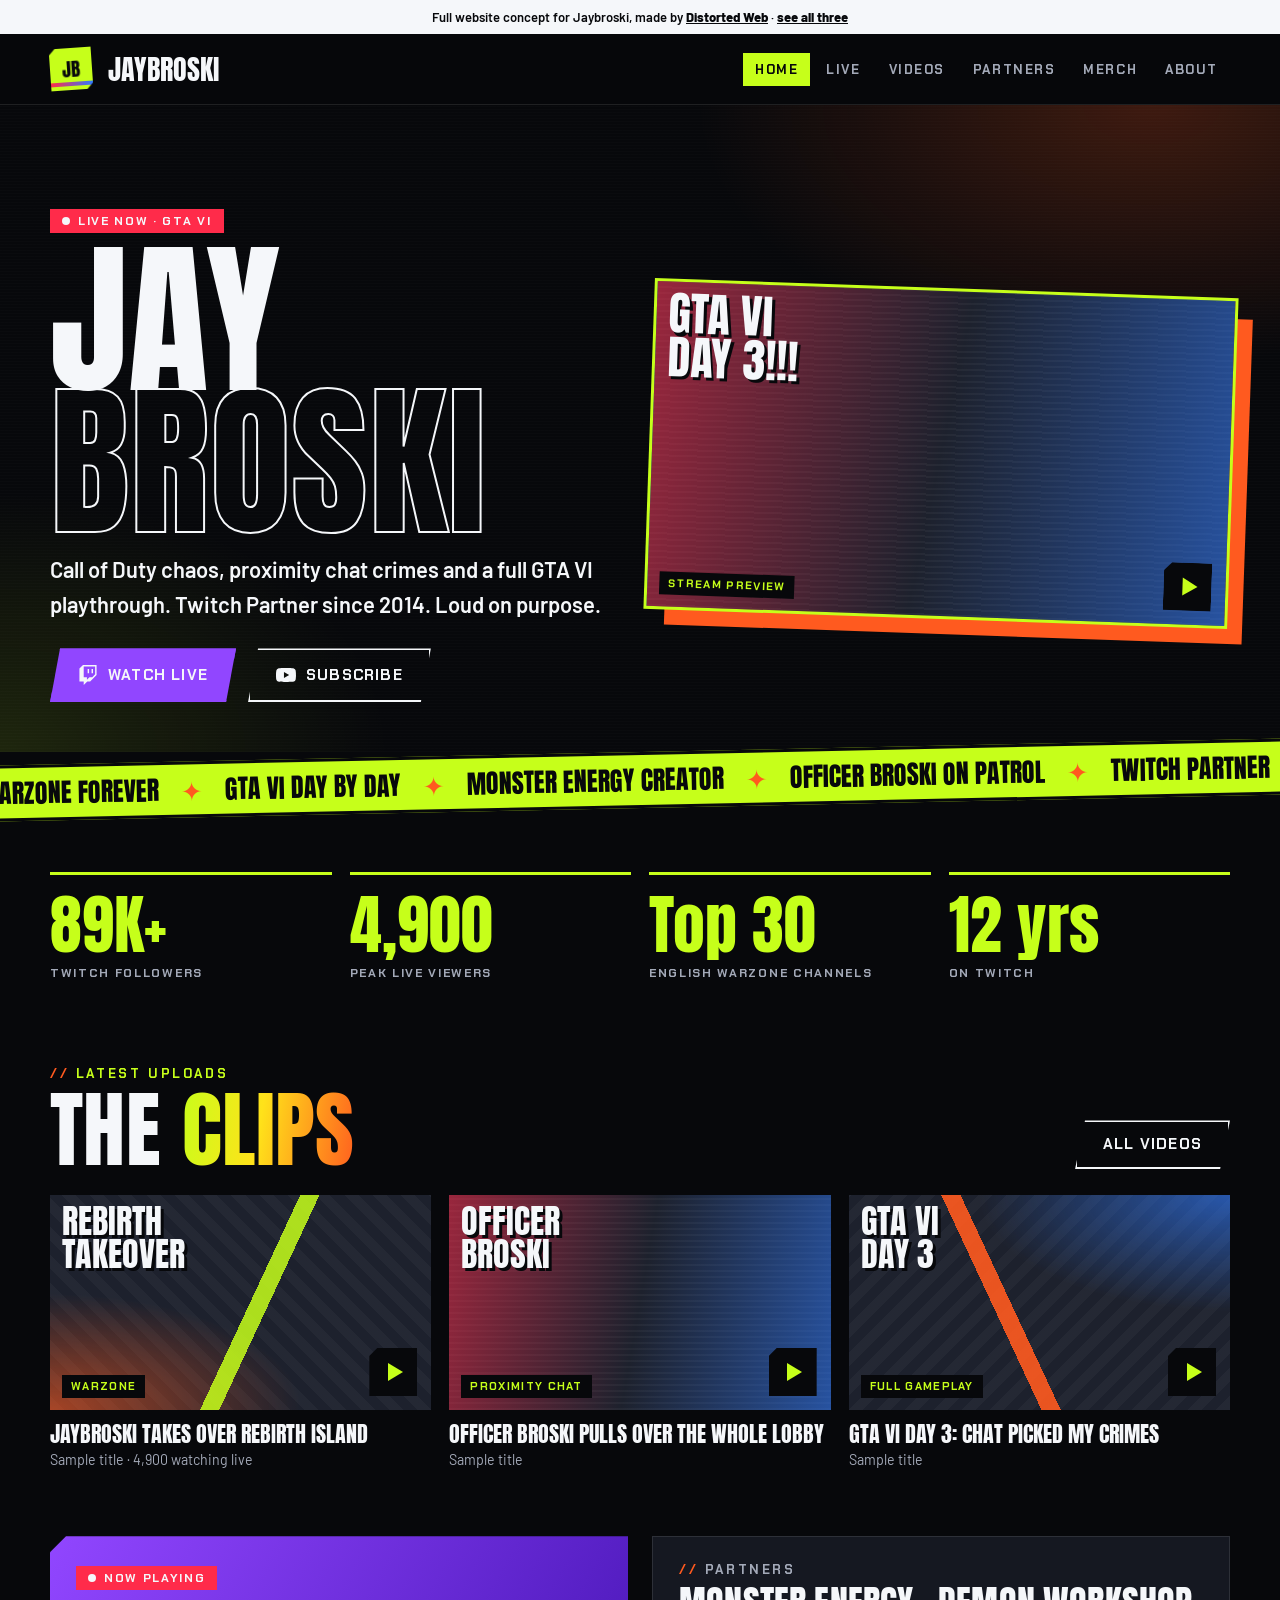
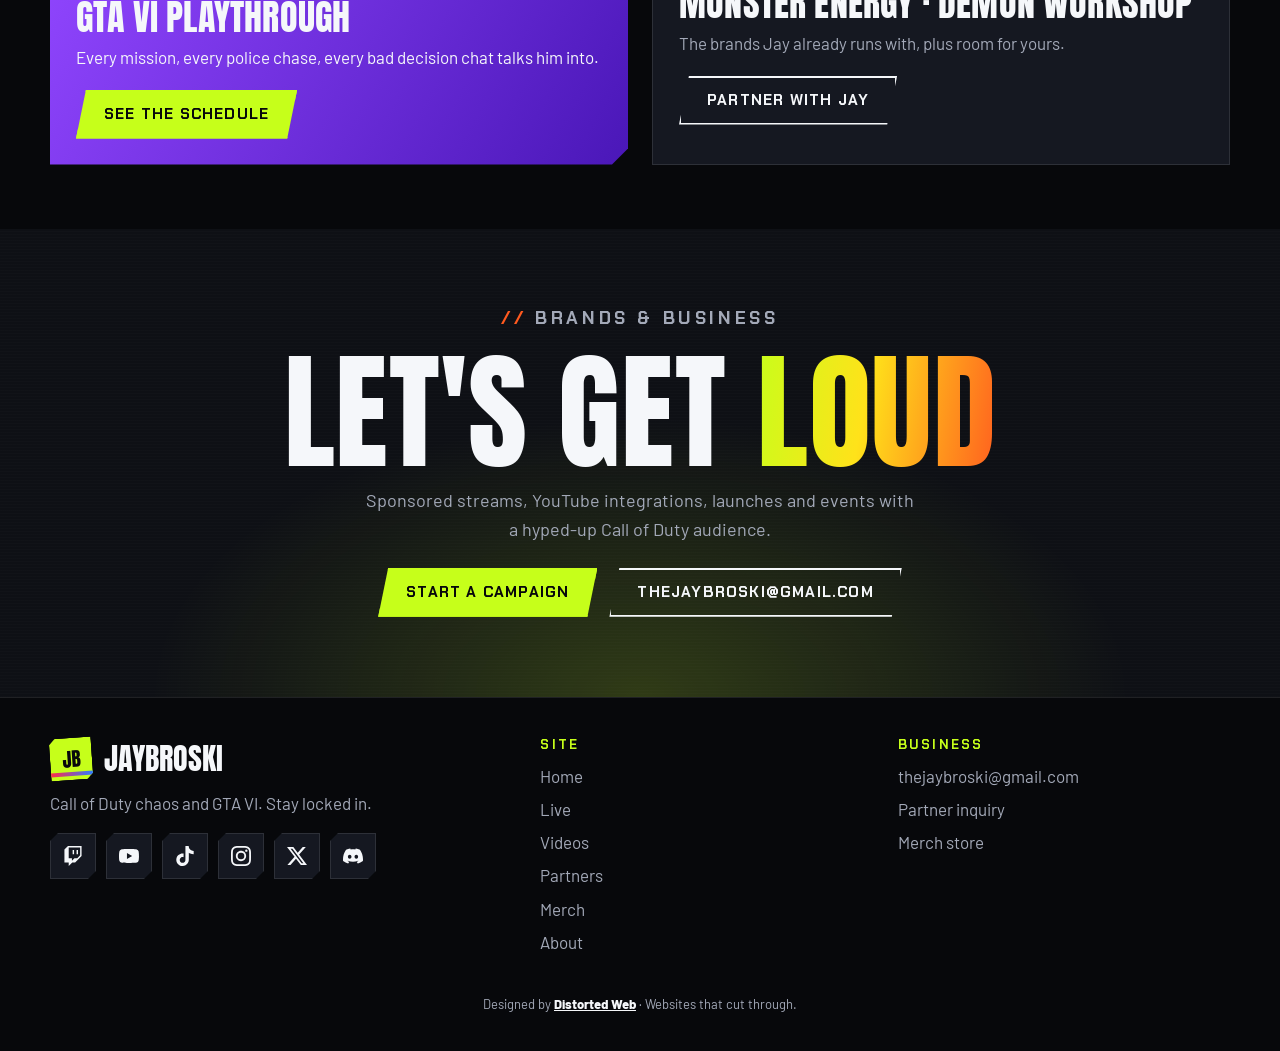
==== full/index.html @ 8801977e "Add Jaybroski website concepts: link page, one-pager, full site Co-Authored-By: Claude Opus 5.5 <nor" ====
<!doctype html>
<html lang="en">
<head>
  <meta charset="utf-8">
  <meta name="viewport" content="width=device-width, initial-scale=1">
  <title>Jaybroski | Call of Duty, GTA VI and Officer Broski</title>
  <meta name="description" content="Jaybroski: Twitch Partner, Warzone comedian and Monster Energy creator.">
  <meta name="robots" content="noindex">
  <link rel="stylesheet" href="../assets/css/base.css">
  <link rel="stylesheet" href="../assets/css/full.css">
</head>
<body>
  <div class="concept-bar">Full website concept for Jaybroski, made by <a href="https://distortedbrands.com/web/">Distorted Web</a> · <a href="../">see all three</a></div>
  <header class="nav">
    <div class="wrap">
      <span class="badge" aria-hidden="true">JB</span>
      <a class="name" href="">Jaybroski</a>
      <button class="menu" aria-expanded="false" aria-controls="menu">Menu</button>
      <ul id="menu">
        <li><a href="" aria-current="page">Home</a></li>
        <li><a href="live/">Live</a></li>
        <li><a href="videos/">Videos</a></li>
        <li><a href="partners/">Partners</a></li>
        <li><a href="shop/">Merch</a></li>
        <li><a href="about/">About</a></li>
      </ul>
    </div>
  </header>
  <main>

  <section class="page-hero grit">
    <div class="wrap grid-2">
      <div>
        <span class="live">Live now · GTA VI</span>
        <h1>Jay<br><span class="out">broski</span></h1>
        <p class="lead">Call of Duty chaos, proximity chat crimes and a full GTA VI playthrough. Twitch Partner since 2014. Loud on purpose.</p>
        <div class="ctas">
          <a class="btn btn-twitch" href="https://www.twitch.tv/jaybroski"><span class="ico i-twitch"></span>Watch live</a>
          <a class="btn" href="https://www.youtube.com/channel/UCIKHN06ka6138612WOF50bg"><span class="ico i-youtube"></span>Subscribe</a>
        </div>
      </div>
      <div style="transform:rotate(2deg)"><div class="thumb c" style="box-shadow:0 0 0 3px var(--volt),18px 18px 0 var(--blaze)"><span class="big" style="font-size:clamp(30px,4vw,46px)">GTA VI<br>Day 3!!!</span><span class="tag">Stream preview</span><span class="play"></span></div></div>
    </div>
  </section>
  <div class="ticker" aria-hidden="true"><div class="track">
    <span>Warzone forever</span><span>GTA VI day by day</span><span>Monster Energy creator</span><span>Officer Broski on patrol</span><span>Twitch Partner</span>
    <span>Warzone forever</span><span>GTA VI day by day</span><span>Monster Energy creator</span><span>Officer Broski on patrol</span><span>Twitch Partner</span>
  </div></div>
  <section class="block">
    <div class="wrap grid-4">
      <div class="stat"><strong>89K+</strong><span>Twitch followers</span></div>
      <div class="stat"><strong>4,900</strong><span>Peak live viewers</span></div>
      <div class="stat"><strong>Top 30</strong><span>English Warzone channels</span></div>
      <div class="stat"><strong>12 yrs</strong><span>On Twitch</span></div>
    </div>
  </section>
  <section class="block" style="padding-top:0">
    <div class="wrap">
      <div class="sec-head"><div><p class="eyebrow">Latest uploads</p><h2>The <span class="hype-text">clips</span></h2></div><a class="btn" href="videos/">All videos</a></div>
      <div class="grid-3">
        <a class="vid" href="https://www.youtube.com/channel/UCIKHN06ka6138612WOF50bg"><div class="thumb "><span class="big">Rebirth<br>takeover</span><span class="tag">Warzone</span><span class="play"></span></div><strong>Jaybroski takes over Rebirth Island</strong><small>Sample title · 4,900 watching live</small></a>
        <a class="vid" href="https://www.youtube.com/channel/UCIKHN06ka6138612WOF50bg"><div class="thumb c"><span class="big">Officer<br>Broski</span><span class="tag">Proximity chat</span><span class="play"></span></div><strong>Officer Broski pulls over the whole lobby</strong><small>Sample title</small></a>
        <a class="vid" href="https://www.youtube.com/channel/UCIKHN06ka6138612WOF50bg"><div class="thumb b"><span class="big">GTA VI<br>day 3</span><span class="tag">Full gameplay</span><span class="play"></span></div><strong>GTA VI day 3: chat picked my crimes</strong><small>Sample title</small></a>
      </div>
    </div>
  </section>
  <section class="block" style="padding-top:0">
    <div class="wrap grid-2" style="align-items:stretch">
      <div class="panel twitch-panel"><span class="live">Now playing</span><h3>GTA VI playthrough</h3><p>Every mission, every police chase, every bad decision chat talks him into.</p><a class="btn btn-volt" style="margin-top:18px" href="live/">See the schedule</a></div>
      <div class="panel"><p class="eyebrow">Partners</p><h3>Monster Energy · Demon Workshop</h3><p>The brands Jay already runs with, plus room for yours.</p><a class="btn" style="margin-top:18px" href="partners/">Partner with Jay</a></div>
    </div>
  </section>
  <section class="cta-band grit">
    <div class="wrap">
      <p class="eyebrow">Brands & business</p>
      <h2>Let's get <span class="hype-text">loud</span></h2>
      <p>Sponsored streams, YouTube integrations, launches and events with a hyped-up Call of Duty audience.</p>
      <div class="ctas"><a class="btn btn-volt" href="partners/#inquiry">Start a campaign</a><a class="btn" href="mailto:thejaybroski@gmail.com">thejaybroski@gmail.com</a></div>
    </div>
  </section>

  </main>
  <footer class="foot">
    <div class="wrap">
      <div>
        <div class="brand"><span class="badge" style="--s:42px" aria-hidden="true">JB</span>Jaybroski</div>
        <p>Call of Duty chaos and GTA VI. Stay locked in.</p>
        <nav class="socials" aria-label="Socials">
        <a href="https://www.twitch.tv/jaybroski" aria-label="Twitch"><span class="ico i-twitch"></span></a>
        <a href="https://www.youtube.com/channel/UCIKHN06ka6138612WOF50bg" aria-label="YouTube"><span class="ico i-youtube"></span></a>
        <a href="https://www.tiktok.com/@thejaybroski" aria-label="TikTok"><span class="ico i-tiktok"></span></a>
        <a href="https://www.instagram.com/thejaybroskitv/" aria-label="Instagram"><span class="ico i-instagram"></span></a>
        <a href="https://twitter.com/TheJayBroski" aria-label="X"><span class="ico i-x"></span></a>
        <a href="https://discord.com/invite/Ztpg7hxD7X" aria-label="Discord"><span class="ico i-discord"></span></a>
      </nav>
      </div>
      <div><h4>Site</h4><ul><li><a href="">Home</a></li><li><a href="live/">Live</a></li><li><a href="videos/">Videos</a></li><li><a href="partners/">Partners</a></li><li><a href="shop/">Merch</a></li><li><a href="about/">About</a></li></ul></div>
      <div><h4>Business</h4><ul><li><a href="mailto:thejaybroski@gmail.com">thejaybroski@gmail.com</a></li><li><a href="partners/#inquiry">Partner inquiry</a></li><li><a href="https://streamlabs.com/thejaybroski/merch">Merch store</a></li></ul></div>
    </div>
  </footer>
  <footer class="credit">Designed by <a href="https://distortedbrands.com/web/">Distorted Web</a> · Websites that cut through.</footer>
  <script src="../assets/js/modal.js"></script>
  <script>
    (function () {
      var nav = document.querySelector(".nav"), btn = nav.querySelector(".menu");
      btn.addEventListener("click", function () {
        var open = nav.classList.toggle("open");
        btn.setAttribute("aria-expanded", open);
      });
    })();
  </script>
</body>
</html>
---- assets/css/base.css ----
/* Jaybroski — shared styles for all three concepts. Big energy, clean bones. */

@font-face { font-family: "Anton"; src: url("../fonts/anton.woff2") format("woff2"); font-weight: 400; font-display: swap; }
@font-face { font-family: "Chakra"; src: url("../fonts/chakra-700.woff2") format("woff2"); font-weight: 700; font-display: swap; }
@font-face { font-family: "Barlow"; src: url("../fonts/barlow-400.woff2") format("woff2"); font-weight: 400; font-display: swap; }
@font-face { font-family: "Barlow"; src: url("../fonts/barlow-600.woff2") format("woff2"); font-weight: 600; font-display: swap; }
@font-face { font-family: "Barlow"; src: url("../fonts/barlow-800.woff2") format("woff2"); font-weight: 800; font-display: swap; }

:root {
  --ink: #07080b;
  --ink-2: #0e1015;
  --card: #151821;
  --card-2: #1d212d;
  --line: rgba(255, 255, 255, 0.1);
  --white: #f5f7fa;
  --muted: #a3a9b8;
  --volt: #c6ff1a;      /* main energy color */
  --blaze: #ff5a1f;     /* hype orange */
  --siren-r: #ff2b4a;   /* Officer Broski lights */
  --siren-b: #2f7bff;
  --hype: linear-gradient(100deg, var(--volt), #ffe21a 45%, var(--blaze));
  --siren: linear-gradient(90deg, var(--siren-r), var(--siren-b));
  --radius: 14px;
  --display: "Anton", "Impact", "Arial Narrow", sans-serif;
  --hud: "Chakra", "Arial", sans-serif;
  --body: "Barlow", system-ui, -apple-system, "Segoe UI", sans-serif;
  color-scheme: dark;
}

*, *::before, *::after { box-sizing: border-box; }
html { -webkit-text-size-adjust: 100%; scroll-behavior: smooth; overflow-x: clip; }
body {
  margin: 0; background: var(--ink); color: var(--white);
  font: 400 17px/1.6 var(--body); -webkit-font-smoothing: antialiased; overflow-x: clip;
}
img, svg { display: block; max-width: 100%; }
a { color: inherit; }
h1, h2, h3, h4 { font-family: var(--display); font-weight: 400; line-height: .95; margin: 0; text-transform: uppercase; letter-spacing: .005em; }
p { margin: 0; }
button { font: inherit; color: inherit; }
:focus-visible { outline: 3px solid var(--volt); outline-offset: 3px; border-radius: 4px; }

.wrap { width: min(1180px, 100% - 32px); margin-inline: auto; }
.hype-text { background: var(--hype); -webkit-background-clip: text; background-clip: text; color: transparent; }
.volt { color: var(--volt); }
.muted { color: var(--muted); }
.eyebrow { font: 700 13px/1 var(--hud); letter-spacing: .2em; text-transform: uppercase; color: var(--volt); }
.eyebrow::before { content: "// "; color: var(--blaze); }

/* Noise + scanlines give the dark backgrounds some grit */
.grit { position: relative; isolation: isolate; }
.grit::after {
  content: ""; position: absolute; inset: 0; z-index: -1; pointer-events: none; opacity: .5;
  background: repeating-linear-gradient(0deg, rgba(255,255,255,.025) 0 1px, transparent 1px 3px);
}

/* JB badge stands in for a logo */
.badge {
  --s: 64px; width: var(--s); height: var(--s); flex: none; position: relative;
  display: grid; place-items: center;
  background: var(--volt); color: var(--ink);
  font: 400 calc(var(--s) * .46)/1 var(--display); letter-spacing: -.02em;
  clip-path: polygon(14% 0, 100% 0, 100% 86%, 86% 100%, 0 100%, 0 14%);
  transform: rotate(-4deg);
}
.badge::after { /* siren stripe */
  content: ""; position: absolute; left: 0; right: 0; bottom: 9%; height: 9%;
  background: var(--siren); animation: siren 1.2s steps(2) infinite;
}
@keyframes siren { 50% { filter: hue-rotate(180deg); } }

/* Buttons: chunky, slanted, loud */
.btn {
  display: inline-flex; align-items: center; justify-content: center; gap: 10px;
  padding: 15px 26px; border: 2px solid var(--white); background: transparent; color: var(--white);
  font: 700 15px/1 var(--hud); letter-spacing: .08em; text-transform: uppercase; text-decoration: none; cursor: pointer;
  clip-path: polygon(10px 0, 100% 0, calc(100% - 10px) 100%, 0 100%);
  transition: transform .12s, background .12s, color .12s;
}
.btn:hover { transform: translateY(-2px) scale(1.03); background: var(--white); color: var(--ink); }
.btn-volt { background: var(--volt); border-color: var(--volt); color: var(--ink); }
.btn-volt:hover { background: var(--white); border-color: var(--white); }
.btn-twitch { background: #9146ff; border-color: #9146ff; }
.btn-twitch:hover { background: var(--white); border-color: var(--white); }

/* Brand icons (Simple Icons, CC0) drawn with currentColor */
.ico { width: 20px; height: 20px; flex: none; background: currentColor; display: inline-block; -webkit-mask: center / contain no-repeat; mask: center / contain no-repeat; }
.i-youtube   { -webkit-mask-image: url(../icons/youtube.svg);   mask-image: url(../icons/youtube.svg); }
.i-twitch    { -webkit-mask-image: url(../icons/twitch.svg);    mask-image: url(../icons/twitch.svg); }
.i-discord   { -webkit-mask-image: url(../icons/discord.svg);   mask-image: url(../icons/discord.svg); }
.i-tiktok    { -webkit-mask-image: url(../icons/tiktok.svg);    mask-image: url(../icons/tiktok.svg); }
.i-instagram { -webkit-mask-image: url(../icons/instagram.svg); mask-image: url(../icons/instagram.svg); }
.i-x         { -webkit-mask-image: url(../icons/x.svg);         mask-image: url(../icons/x.svg); }

/* Live pill */
.live {
  display: inline-flex; align-items: center; gap: 8px; padding: 6px 12px;
  background: var(--siren-r); color: var(--white);
  font: 700 12px/1 var(--hud); letter-spacing: .14em; text-transform: uppercase;
}
.live::before { content: ""; width: 8px; height: 8px; border-radius: 50%; background: var(--white); animation: pulse 1s infinite; }
@keyframes pulse { 50% { opacity: .25; } }

/* Hype ticker */
.ticker { overflow: hidden; background: var(--volt); color: var(--ink); transform: rotate(-1.2deg); margin: 0 -20px; border-block: 3px solid var(--ink); }
.ticker .track { display: flex; width: max-content; animation: scroll 24s linear infinite; }
.ticker span { font: 400 26px/1 var(--display); text-transform: uppercase; padding: 12px 0; white-space: nowrap; }
.ticker span::after { content: "✦"; margin: 0 22px; color: var(--blaze); }
.ticker.alt { background: var(--blaze); transform: rotate(1deg); }
.ticker.alt span::after { color: var(--ink); }
@keyframes scroll { to { transform: translateX(-50%); } }

/* Concept bar: tells the client this is a preview */
.concept-bar { background: var(--white); color: var(--ink); font: 600 13px/1.4 var(--body); text-align: center; padding: 8px 16px; }
.concept-bar a { font-weight: 800; }

.credit { padding: 28px 16px 36px; text-align: center; color: var(--muted); font-size: 13px; }
.credit a { color: var(--white); font-weight: 700; }

/* Social row */
.socials { display: flex; flex-wrap: wrap; gap: 10px; }
.socials a {
  width: 46px; height: 46px; display: grid; place-items: center;
  background: var(--card); border: 1px solid var(--line); color: var(--white);
  clip-path: polygon(8px 0, 100% 0, 100% calc(100% - 8px), calc(100% - 8px) 100%, 0 100%, 0 8px);
  transition: background .12s, color .12s, transform .12s;
}
.socials a:hover { background: var(--volt); color: var(--ink); transform: translateY(-3px) rotate(-3deg); }

/* Stat block */
.stat strong { display: block; font: 400 clamp(38px, 6vw, 64px)/1 var(--display); color: var(--volt); }
.stat span { font: 700 12px/1.3 var(--hud); letter-spacing: .14em; text-transform: uppercase; color: var(--muted); }

/* Thumbnail placeholder art (stands in for real video/stream images) */
.thumb {
  aspect-ratio: 16 / 9; position: relative; overflow: hidden; background: var(--card-2);
  background-image:
    linear-gradient(115deg, transparent 0 52%, rgba(198,255,26,.85) 52% 56%, transparent 56%),
    radial-gradient(110% 90% at 0% 100%, rgba(255,90,31,.6), transparent 60%),
    repeating-linear-gradient(45deg, rgba(255,255,255,.03) 0 10px, transparent 10px 20px);
}
.thumb.b { background-image:
    linear-gradient(65deg, transparent 0 40%, rgba(255,90,31,.9) 40% 44%, transparent 44%),
    radial-gradient(110% 90% at 100% 0%, rgba(47,123,255,.6), transparent 60%),
    repeating-linear-gradient(-45deg, rgba(255,255,255,.03) 0 10px, transparent 10px 20px); }
.thumb.c { background-image:
    linear-gradient(100deg, rgba(255,43,74,.55), transparent 50%, rgba(47,123,255,.55)),
    repeating-linear-gradient(0deg, rgba(255,255,255,.04) 0 2px, transparent 2px 6px); }
.thumb .big { position: absolute; left: 12px; top: 10px; right: 30%; font: 400 clamp(22px, 3vw, 34px)/.95 var(--display); text-transform: uppercase; text-shadow: 3px 3px 0 var(--ink); }
.thumb .play { position: absolute; right: 14px; bottom: 14px; width: 48px; height: 48px; background: var(--ink); display: grid; place-items: center; clip-path: polygon(8px 0, 100% 0, 100% 100%, 0 100%, 0 8px); }
.thumb .play::before { content: ""; border-left: 15px solid var(--volt); border-block: 9px solid transparent; margin-left: 4px; }
.thumb .tag { position: absolute; left: 12px; bottom: 12px; padding: 5px 9px; background: var(--ink); color: var(--volt); font: 700 11px/1.2 var(--hud); letter-spacing: .12em; text-transform: uppercase; }

/* Pop-up windows (dialog) */
dialog {
  width: min(560px, 100% - 24px); max-height: calc(100% - 40px); padding: 0; border: 0;
  background: var(--ink-2); color: var(--white); box-shadow: 0 0 0 2px var(--volt), 14px 14px 0 var(--blaze);
  clip-path: polygon(18px 0, 100% 0, 100% calc(100% - 18px), calc(100% - 18px) 100%, 0 100%, 0 18px);
}
dialog[open] { animation: slam .22s cubic-bezier(.2, 1.6, .4, 1); }
@keyframes slam { from { transform: scale(.85) rotate(-2deg); opacity: 0; } }
dialog::backdrop { background: rgba(7, 8, 11, .82); backdrop-filter: blur(4px); }
.dlg { padding: 30px 26px 26px; position: relative; }
.dlg h3 { font-size: 40px; margin: 6px 0 12px; }
.dlg p + p { margin-top: 10px; }
.dlg .x { position: absolute; top: 14px; right: 14px; width: 38px; height: 38px; border: 0; background: var(--card-2); color: var(--white); font-size: 20px; cursor: pointer; }
.dlg .x:hover { background: var(--volt); color: var(--ink); }
body.modal-open { overflow: hidden; }

/* Forms */
.form { display: grid; gap: 12px; margin-top: 16px; }
.form label { font: 700 12px/1 var(--hud); letter-spacing: .14em; text-transform: uppercase; color: var(--muted); display: grid; gap: 7px; }
.form input, .form select, .form textarea {
  width: 100%; padding: 13px 14px; border: 1px solid var(--line); background: var(--card); color: var(--white);
  font: 400 16px/1.4 var(--body); border-radius: 0;
}
.form input:focus, .form select:focus, .form textarea:focus { outline: none; border-color: var(--volt); }
.form .row { display: grid; gap: 12px; grid-template-columns: 1fr 1fr; }
@media (max-width: 520px) { .form .row { grid-template-columns: 1fr; } }
.sent { margin-top: 14px; padding: 18px; background: rgba(198,255,26,.1); border: 1px solid var(--volt); }
.sent strong { display: block; font: 400 28px/1 var(--display); text-transform: uppercase; color: var(--volt); margin-bottom: 6px; }

/* Schedule list */
.sched { display: grid; gap: 8px; }
.sched div { display: flex; justify-content: space-between; gap: 12px; padding: 12px 14px; background: var(--card); border-left: 4px solid var(--volt); }
.sched div.off { border-left-color: var(--card-2); color: var(--muted); }
.sched b { font: 700 14px/1.3 var(--hud); letter-spacing: .1em; text-transform: uppercase; }

/* Partner card */
.partner { padding: 22px; background: var(--card); border: 1px solid var(--line); position: relative; overflow: hidden; }
.partner .logo { font: 400 30px/1 var(--display); text-transform: uppercase; }
.partner .kind { font: 700 11px/1 var(--hud); letter-spacing: .16em; text-transform: uppercase; color: var(--blaze); margin-bottom: 12px; display: block; }
.partner p { color: var(--muted); font-size: 15px; margin-top: 8px; }
.partner .code { display: inline-block; margin-top: 14px; padding: 6px 10px; border: 1px dashed var(--volt); color: var(--volt); font: 700 13px/1 var(--hud); letter-spacing: .1em; }
.partner.open { border: 2px dashed var(--line); background: transparent; }

@media (prefers-reduced-motion: reduce) {
  *, *::before, *::after { animation: none !important; transition: none !important; scroll-behavior: auto !important; }
}
---- assets/css/full.css ----
/* Full-site concept: shared layout for all six pages */
.nav { position: sticky; top: 0; z-index: 20; background: rgba(7,8,11,.9); backdrop-filter: blur(10px); border-bottom: 1px solid var(--line); }
.nav .wrap { display: flex; align-items: center; gap: 16px; height: 70px; }
.nav .badge { --s: 42px; }
.nav .name { font: 400 28px/1 var(--display); text-transform: uppercase; text-decoration: none; }
.nav ul { display: flex; gap: 4px; margin: 0 0 0 auto; padding: 0; list-style: none; }
.nav ul a { display: block; padding: 10px 12px; font: 700 13px/1 var(--hud); letter-spacing: .12em; text-transform: uppercase; text-decoration: none; color: var(--muted); }
.nav ul a:hover { color: var(--white); }
.nav ul a[aria-current] { color: var(--ink); background: var(--volt); }
.nav .menu { display: none; margin-left: auto; background: var(--card); border: 1px solid var(--line); padding: 10px 14px; font: 700 13px/1 var(--hud); letter-spacing: .12em; text-transform: uppercase; cursor: pointer; }
@media (max-width: 900px) {
  .nav .menu { display: block; }
  .nav ul { display: none; position: absolute; top: 70px; left: 0; right: 0; flex-direction: column; background: var(--ink-2); border-bottom: 1px solid var(--line); padding: 10px 16px 16px; }
  .nav.open ul { display: flex; }
  .nav ul a { padding: 14px 10px; font-size: 15px; }
}

.page-hero { padding: clamp(50px, 8vw, 100px) 0 50px; position: relative; overflow: hidden;
  background: radial-gradient(700px 400px at 90% 0%, rgba(255,90,31,.22), transparent 65%), radial-gradient(600px 400px at 0% 100%, rgba(198,255,26,.12), transparent 65%), var(--ink); }
.page-hero h1 { font-size: clamp(64px, 13vw, 170px); line-height: .85; margin-top: 16px; }
.page-hero h1 .out { -webkit-text-stroke: 2px var(--white); color: transparent; }
.page-hero .lead { font-size: clamp(18px, 2vw, 22px); font-weight: 600; max-width: 640px; margin-top: 20px; }
.page-hero .ctas { display: flex; flex-wrap: wrap; gap: 12px; margin-top: 26px; }

section.block { padding: 64px 0; }
.sec-head { display: flex; flex-wrap: wrap; align-items: end; justify-content: space-between; gap: 18px; margin-bottom: 26px; }
.sec-head h2 { font-size: clamp(42px, 7vw, 84px); margin-top: 10px; }

.grid-2 { display: grid; gap: 24px; grid-template-columns: 1fr 1fr; align-items: center; }
.grid-3 { display: grid; gap: 18px; grid-template-columns: repeat(3, 1fr); }
.grid-4 { display: grid; gap: 18px; grid-template-columns: repeat(4, 1fr); }
@media (max-width: 900px) { .grid-2 { grid-template-columns: 1fr; } .grid-3, .grid-4 { grid-template-columns: 1fr 1fr; } }
@media (max-width: 560px) { .grid-3, .grid-4 { grid-template-columns: 1fr; } }

.stat { padding: 18px 0; border-top: 3px solid var(--volt); }

.vid { display: block; text-decoration: none; }
.vid .thumb { transition: transform .15s; }
.vid:hover .thumb { transform: rotate(-1.5deg) scale(1.03); box-shadow: 0 0 0 3px var(--volt); }
.vid strong { display: block; margin-top: 12px; font: 400 22px/1.05 var(--display); text-transform: uppercase; }
.vid small { color: var(--muted); }

.panel { padding: 26px; background: var(--card); border: 1px solid var(--line); }
.panel h3 { font-size: 36px; margin: 10px 0 10px; }
.panel p { color: var(--muted); }
.twitch-panel { background: linear-gradient(120deg, #9146ff, #4a17b8); border: 0; clip-path: polygon(16px 0, 100% 0, 100% calc(100% - 16px), calc(100% - 16px) 100%, 0 100%, 0 16px); }
.twitch-panel p { color: var(--white); }

.item { background: var(--card); border: 1px solid var(--line); text-decoration: none; display: block; transition: transform .12s; }
.item:hover { transform: translateY(-4px) rotate(-1deg); }
.item .art { aspect-ratio: 1; display: grid; place-items: center; font: 400 60px/1 var(--display); color: var(--ink); background: var(--volt); }
.item.o .art { background: var(--blaze); }
.item.w .art { background: var(--white); }
.item.s .art { background: var(--siren); color: var(--white); }
.item div { padding: 12px 14px; display: flex; justify-content: space-between; gap: 10px; }
.item strong { font: 700 14px/1.2 var(--hud); letter-spacing: .08em; text-transform: uppercase; }
.item small { color: var(--volt); font-weight: 800; }

.cta-band { text-align: center; padding: 80px 0; background: radial-gradient(700px 400px at 50% 100%, rgba(198,255,26,.18), transparent 70%), var(--ink-2); }
.cta-band h2 { font-size: clamp(52px, 10vw, 130px); margin: 14px 0; }
.cta-band p { max-width: 560px; margin: 0 auto 24px; color: var(--muted); font-size: 18px; }
.cta-band .ctas { display: flex; flex-wrap: wrap; gap: 12px; justify-content: center; }

.siren-bar { height: 8px; background: var(--siren); animation: siren 1.2s steps(2) infinite; }

.foot { border-top: 1px solid var(--line); padding: 40px 0 10px; }
.foot .wrap { display: grid; gap: 26px; grid-template-columns: 1.4fr 1fr 1fr; }
@media (max-width: 760px) { .foot .wrap { grid-template-columns: 1fr; } }
.foot h4 { font: 700 13px/1 var(--hud); letter-spacing: .16em; color: var(--volt); margin-bottom: 12px; }
.foot ul { list-style: none; padding: 0; margin: 0; display: grid; gap: 6px; }
.foot ul a { text-decoration: none; color: var(--muted); }
.foot ul a:hover { color: var(--white); }
.foot .brand { display: flex; align-items: center; gap: 12px; font: 400 30px/1 var(--display); text-transform: uppercase; }
.foot .brand + p { color: var(--muted); margin: 10px 0 16px; }

.ticker { margin: 0 -20px; }
.tl { display: grid; gap: 0; border-left: 3px solid var(--volt); }
.tl div { padding: 0 0 26px 24px; position: relative; }
.tl div::before { content: ""; position: absolute; left: -9px; top: 4px; width: 15px; height: 15px; background: var(--volt); transform: rotate(45deg); }
.tl b { font: 400 30px/1 var(--display); text-transform: uppercase; display: block; }
.tl span { color: var(--muted); }
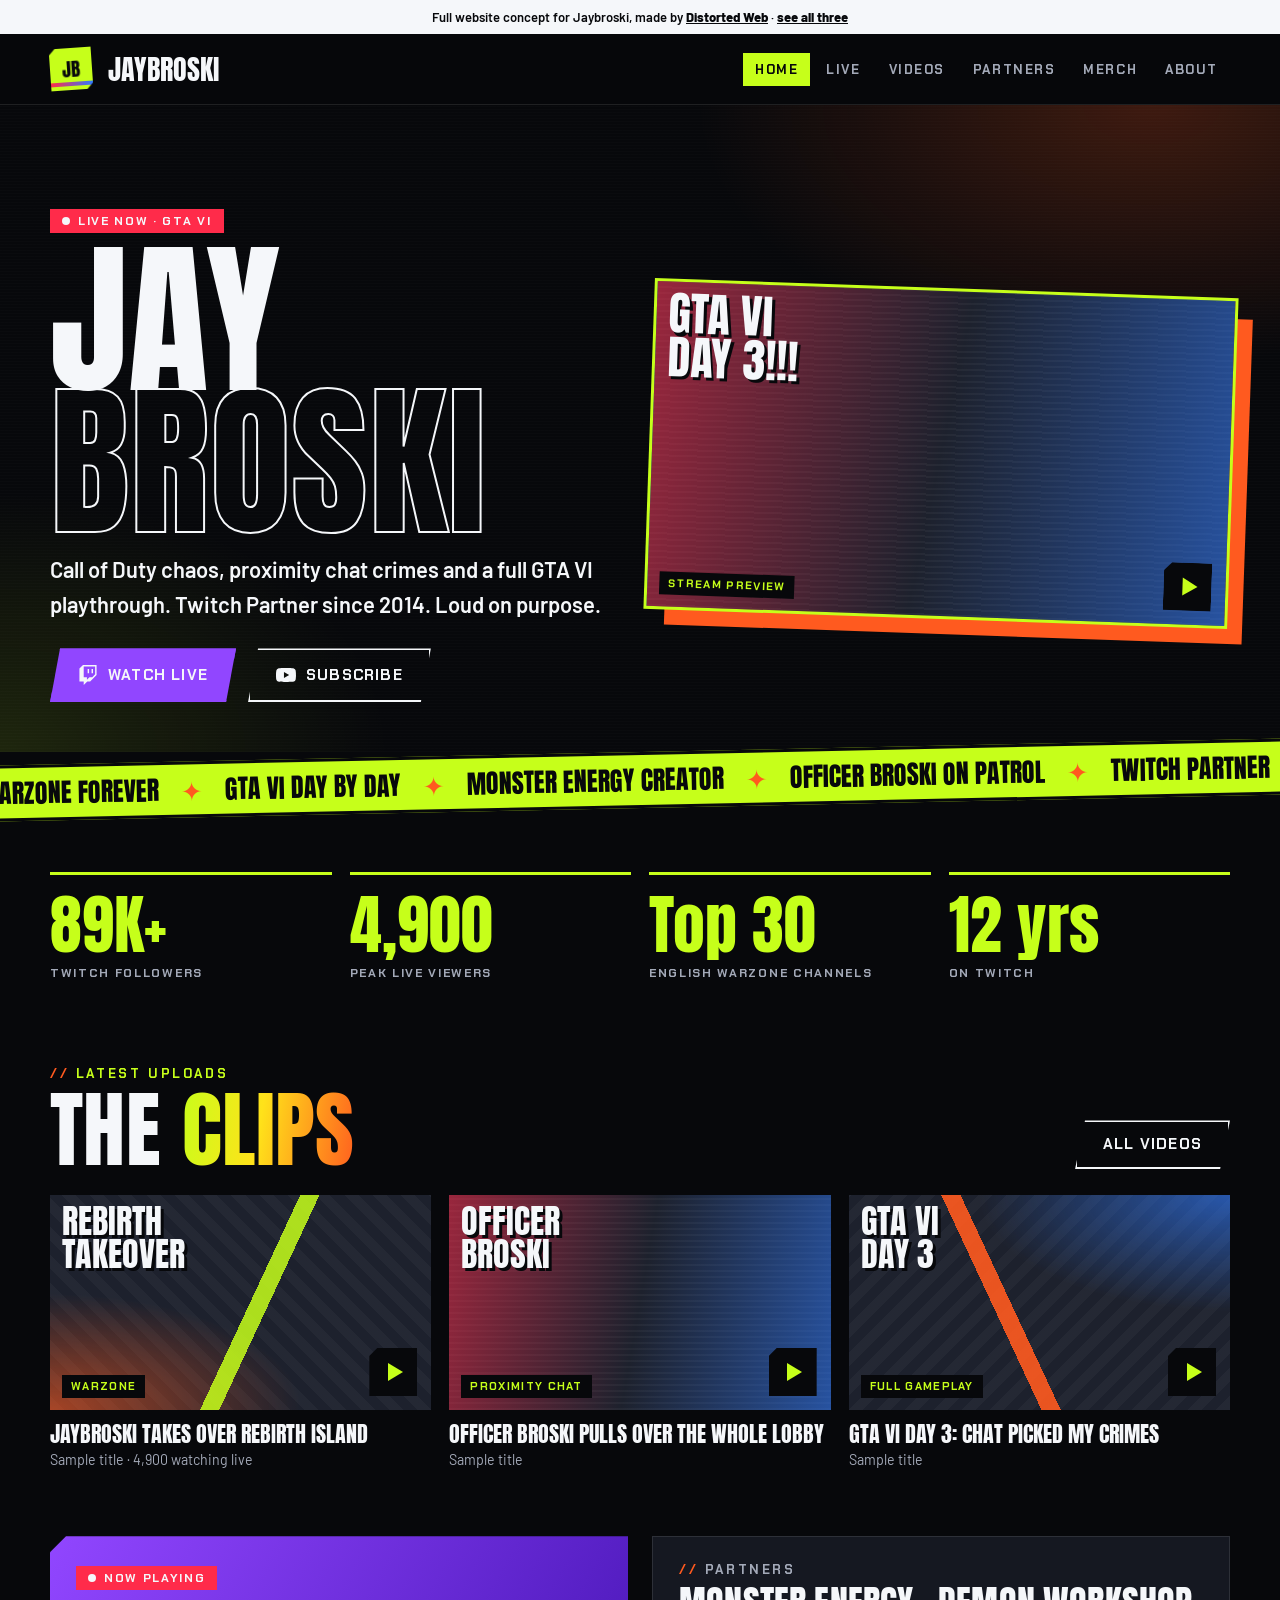
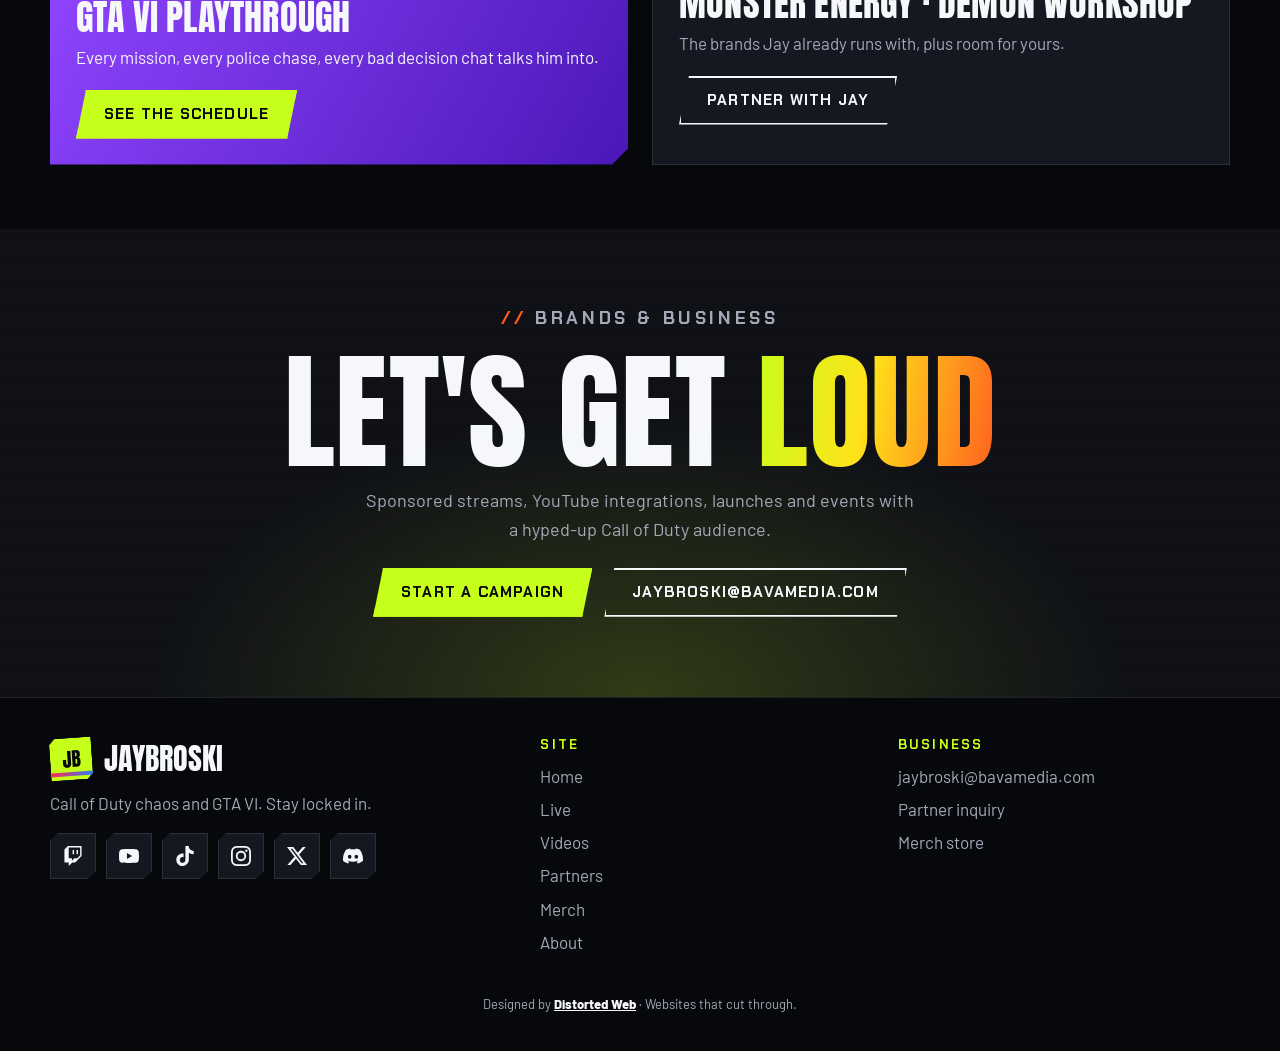
==== commit 55f0d65c: "Use Jaybroski's business email from his Twitch profile Co-Authored-By: Claude Opus 5.5 <noreply@anth" ====
--- a/full/index.html
+++ b/full/index.html
@@ -75,7 +75,7 @@
       <p class="eyebrow">Brands & business</p>
       <h2>Let's get <span class="hype-text">loud</span></h2>
       <p>Sponsored streams, YouTube integrations, launches and events with a hyped-up Call of Duty audience.</p>
-      <div class="ctas"><a class="btn btn-volt" href="partners/#inquiry">Start a campaign</a><a class="btn" href="mailto:thejaybroski@gmail.com">thejaybroski@gmail.com</a></div>
+      <div class="ctas"><a class="btn btn-volt" href="partners/#inquiry">Start a campaign</a><a class="btn" href="mailto:jaybroski@bavamedia.com">jaybroski@bavamedia.com</a></div>
     </div>
   </section>
 
@@ -95,7 +95,7 @@
       </nav>
       </div>
       <div><h4>Site</h4><ul><li><a href="">Home</a></li><li><a href="live/">Live</a></li><li><a href="videos/">Videos</a></li><li><a href="partners/">Partners</a></li><li><a href="shop/">Merch</a></li><li><a href="about/">About</a></li></ul></div>
-      <div><h4>Business</h4><ul><li><a href="mailto:thejaybroski@gmail.com">thejaybroski@gmail.com</a></li><li><a href="partners/#inquiry">Partner inquiry</a></li><li><a href="https://streamlabs.com/thejaybroski/merch">Merch store</a></li></ul></div>
+      <div><h4>Business</h4><ul><li><a href="mailto:jaybroski@bavamedia.com">jaybroski@bavamedia.com</a></li><li><a href="partners/#inquiry">Partner inquiry</a></li><li><a href="https://streamlabs.com/thejaybroski/merch">Merch store</a></li></ul></div>
     </div>
   </footer>
   <footer class="credit">Designed by <a href="https://distortedbrands.com/web/">Distorted Web</a> · Websites that cut through.</footer>
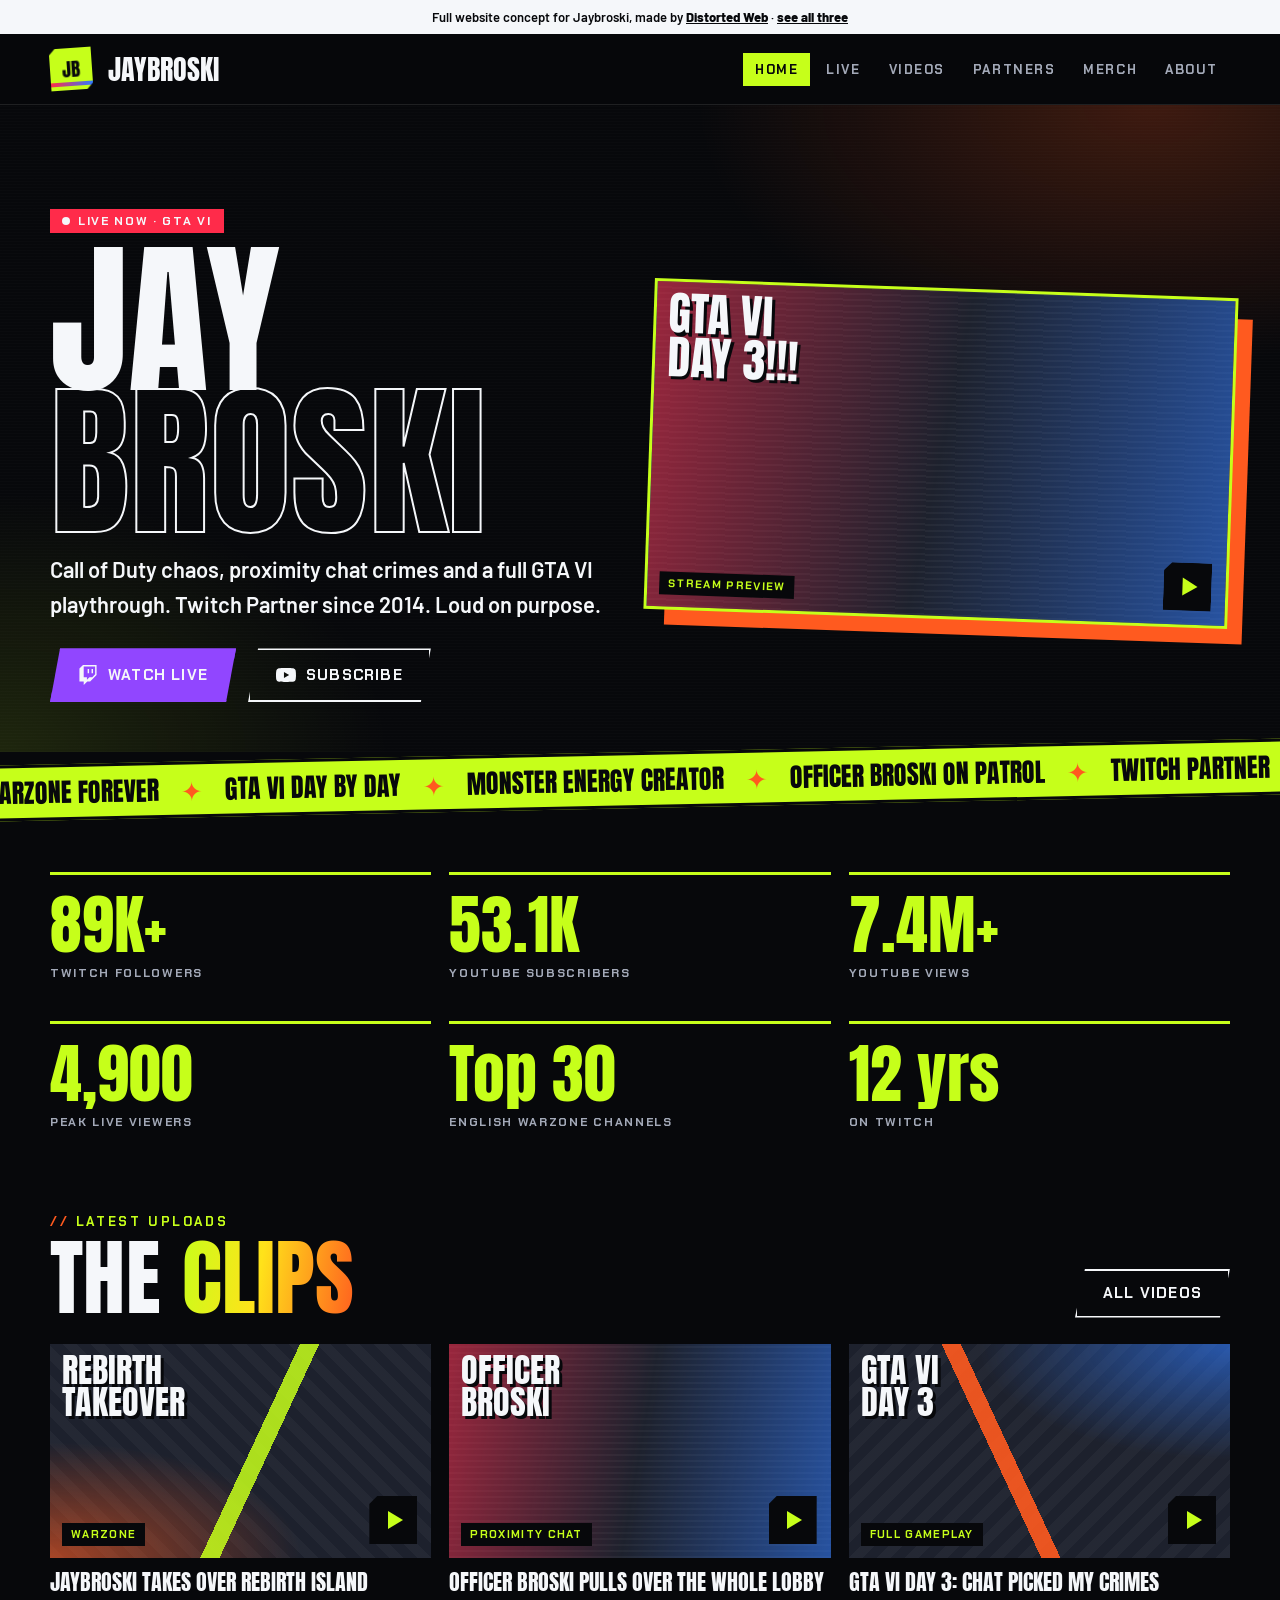
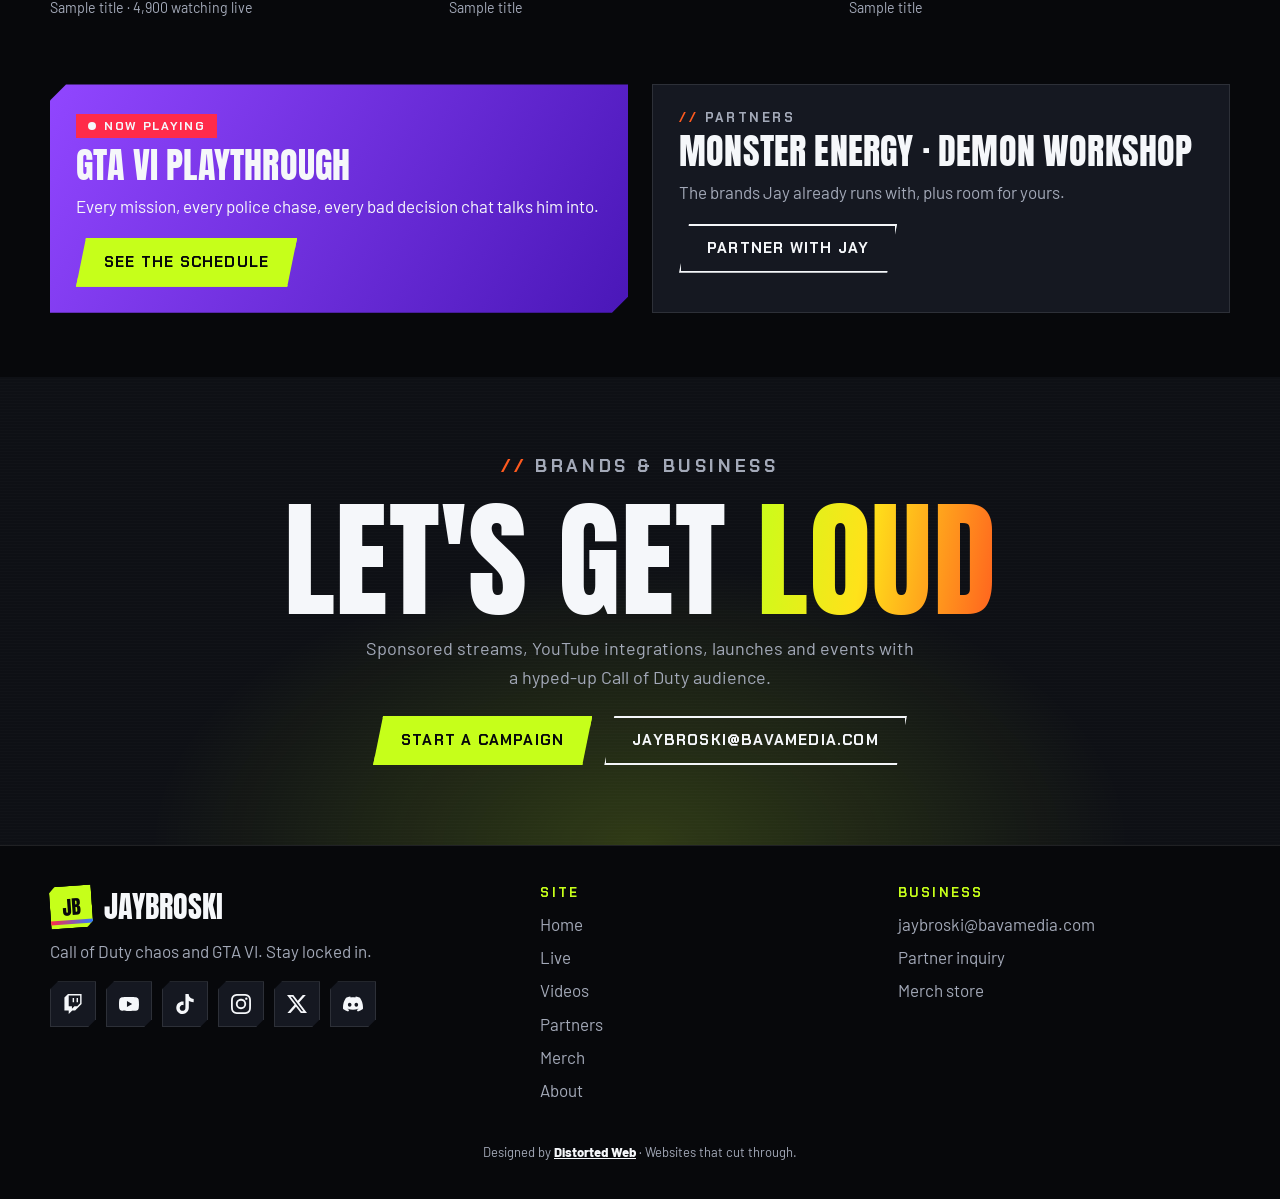
==== commit 1490771a: "Add YouTube subscribers and views; link YouTube @thejaybroski Co-Authored-By: Claude Opus 5.5 <norep" ====
--- a/full/index.html
+++ b/full/index.html
@@ -36,7 +36,7 @@
         <p class="lead">Call of Duty chaos, proximity chat crimes and a full GTA VI playthrough. Twitch Partner since 2014. Loud on purpose.</p>
         <div class="ctas">
           <a class="btn btn-twitch" href="https://www.twitch.tv/jaybroski"><span class="ico i-twitch"></span>Watch live</a>
-          <a class="btn" href="https://www.youtube.com/channel/UCIKHN06ka6138612WOF50bg"><span class="ico i-youtube"></span>Subscribe</a>
+          <a class="btn" href="https://www.youtube.com/@thejaybroski"><span class="ico i-youtube"></span>Subscribe</a>
         </div>
       </div>
       <div style="transform:rotate(2deg)"><div class="thumb c" style="box-shadow:0 0 0 3px var(--volt),18px 18px 0 var(--blaze)"><span class="big" style="font-size:clamp(30px,4vw,46px)">GTA VI<br>Day 3!!!</span><span class="tag">Stream preview</span><span class="play"></span></div></div>
@@ -47,8 +47,10 @@
     <span>Warzone forever</span><span>GTA VI day by day</span><span>Monster Energy creator</span><span>Officer Broski on patrol</span><span>Twitch Partner</span>
   </div></div>
   <section class="block">
-    <div class="wrap grid-4">
+    <div class="wrap grid-3">
       <div class="stat"><strong>89K+</strong><span>Twitch followers</span></div>
+      <div class="stat"><strong>53.1K</strong><span>YouTube subscribers</span></div>
+      <div class="stat"><strong>7.4M+</strong><span>YouTube views</span></div>
       <div class="stat"><strong>4,900</strong><span>Peak live viewers</span></div>
       <div class="stat"><strong>Top 30</strong><span>English Warzone channels</span></div>
       <div class="stat"><strong>12 yrs</strong><span>On Twitch</span></div>
@@ -58,9 +60,9 @@
     <div class="wrap">
       <div class="sec-head"><div><p class="eyebrow">Latest uploads</p><h2>The <span class="hype-text">clips</span></h2></div><a class="btn" href="videos/">All videos</a></div>
       <div class="grid-3">
-        <a class="vid" href="https://www.youtube.com/channel/UCIKHN06ka6138612WOF50bg"><div class="thumb "><span class="big">Rebirth<br>takeover</span><span class="tag">Warzone</span><span class="play"></span></div><strong>Jaybroski takes over Rebirth Island</strong><small>Sample title · 4,900 watching live</small></a>
-        <a class="vid" href="https://www.youtube.com/channel/UCIKHN06ka6138612WOF50bg"><div class="thumb c"><span class="big">Officer<br>Broski</span><span class="tag">Proximity chat</span><span class="play"></span></div><strong>Officer Broski pulls over the whole lobby</strong><small>Sample title</small></a>
-        <a class="vid" href="https://www.youtube.com/channel/UCIKHN06ka6138612WOF50bg"><div class="thumb b"><span class="big">GTA VI<br>day 3</span><span class="tag">Full gameplay</span><span class="play"></span></div><strong>GTA VI day 3: chat picked my crimes</strong><small>Sample title</small></a>
+        <a class="vid" href="https://www.youtube.com/@thejaybroski"><div class="thumb "><span class="big">Rebirth<br>takeover</span><span class="tag">Warzone</span><span class="play"></span></div><strong>Jaybroski takes over Rebirth Island</strong><small>Sample title · 4,900 watching live</small></a>
+        <a class="vid" href="https://www.youtube.com/@thejaybroski"><div class="thumb c"><span class="big">Officer<br>Broski</span><span class="tag">Proximity chat</span><span class="play"></span></div><strong>Officer Broski pulls over the whole lobby</strong><small>Sample title</small></a>
+        <a class="vid" href="https://www.youtube.com/@thejaybroski"><div class="thumb b"><span class="big">GTA VI<br>day 3</span><span class="tag">Full gameplay</span><span class="play"></span></div><strong>GTA VI day 3: chat picked my crimes</strong><small>Sample title</small></a>
       </div>
     </div>
   </section>
@@ -87,7 +89,7 @@
         <p>Call of Duty chaos and GTA VI. Stay locked in.</p>
         <nav class="socials" aria-label="Socials">
         <a href="https://www.twitch.tv/jaybroski" aria-label="Twitch"><span class="ico i-twitch"></span></a>
-        <a href="https://www.youtube.com/channel/UCIKHN06ka6138612WOF50bg" aria-label="YouTube"><span class="ico i-youtube"></span></a>
+        <a href="https://www.youtube.com/@thejaybroski" aria-label="YouTube"><span class="ico i-youtube"></span></a>
         <a href="https://www.tiktok.com/@thejaybroski" aria-label="TikTok"><span class="ico i-tiktok"></span></a>
         <a href="https://www.instagram.com/thejaybroskitv/" aria-label="Instagram"><span class="ico i-instagram"></span></a>
         <a href="https://twitter.com/TheJayBroski" aria-label="X"><span class="ico i-x"></span></a>
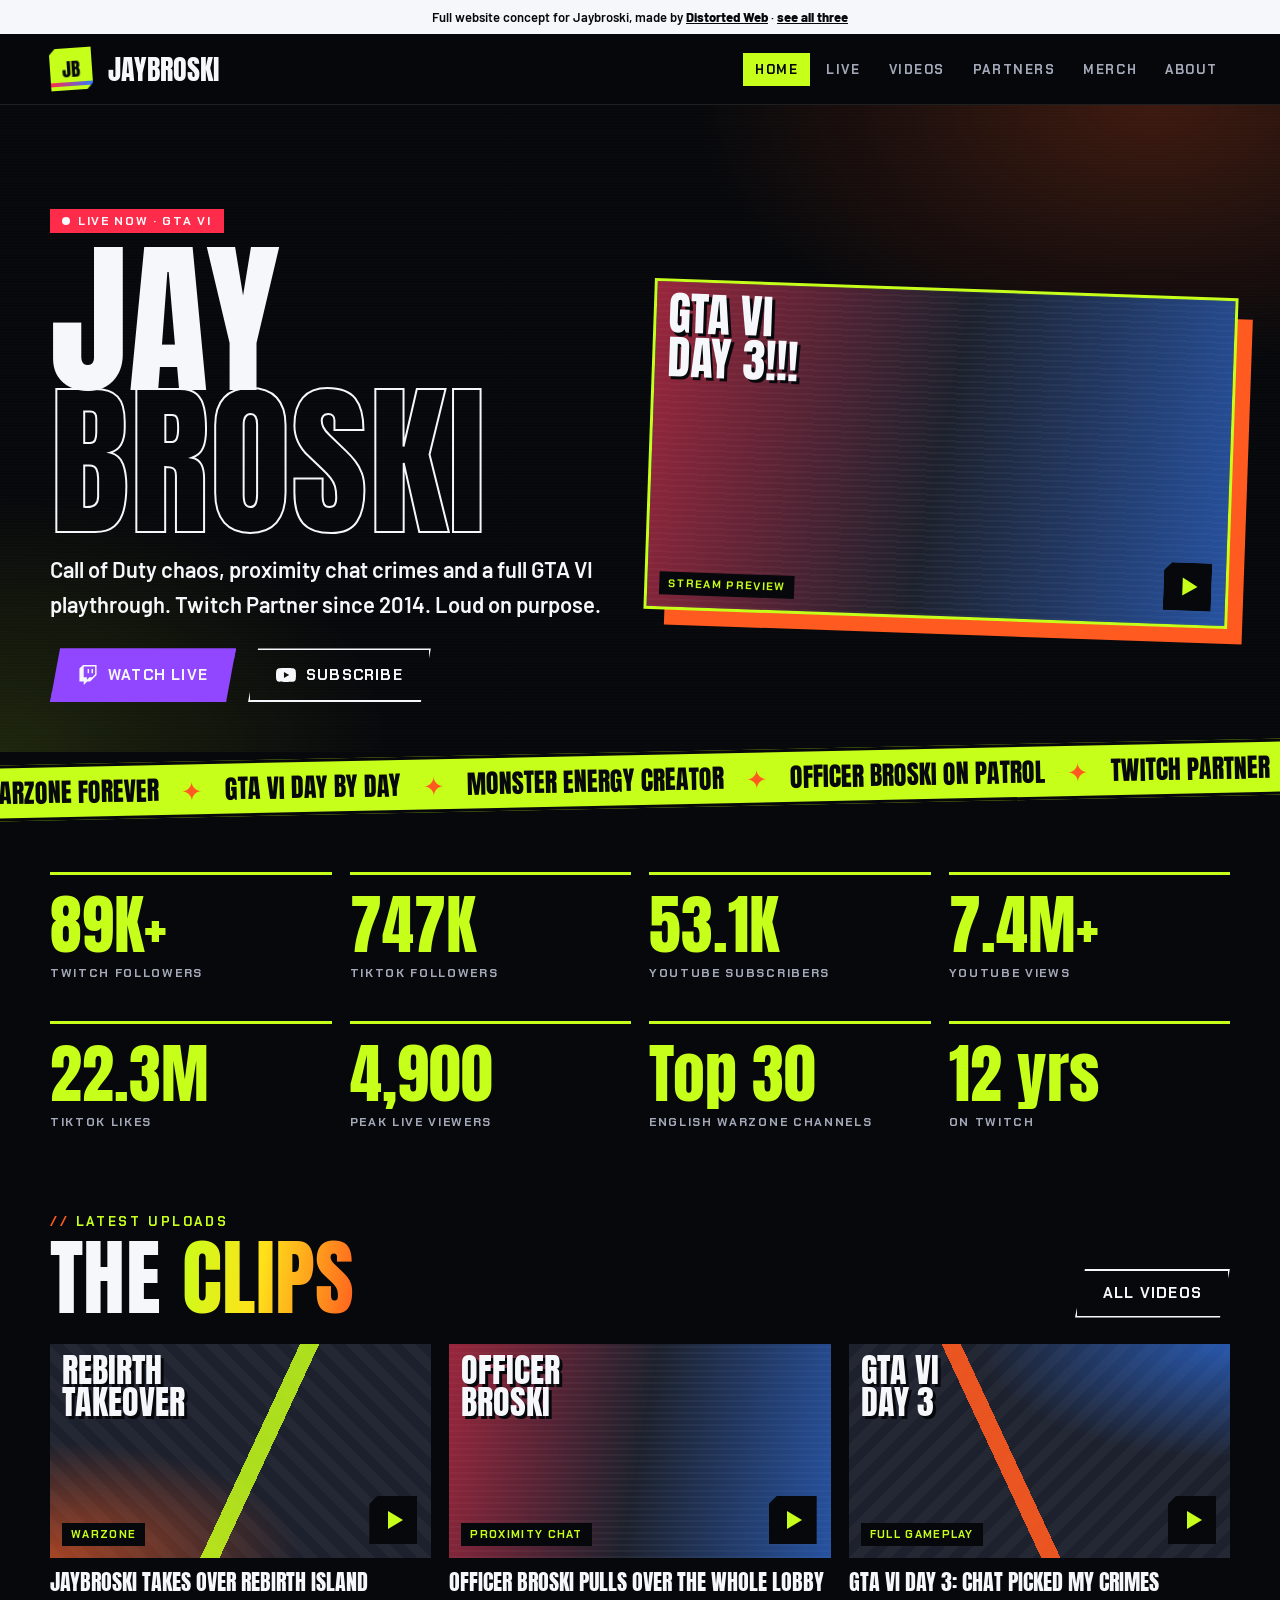
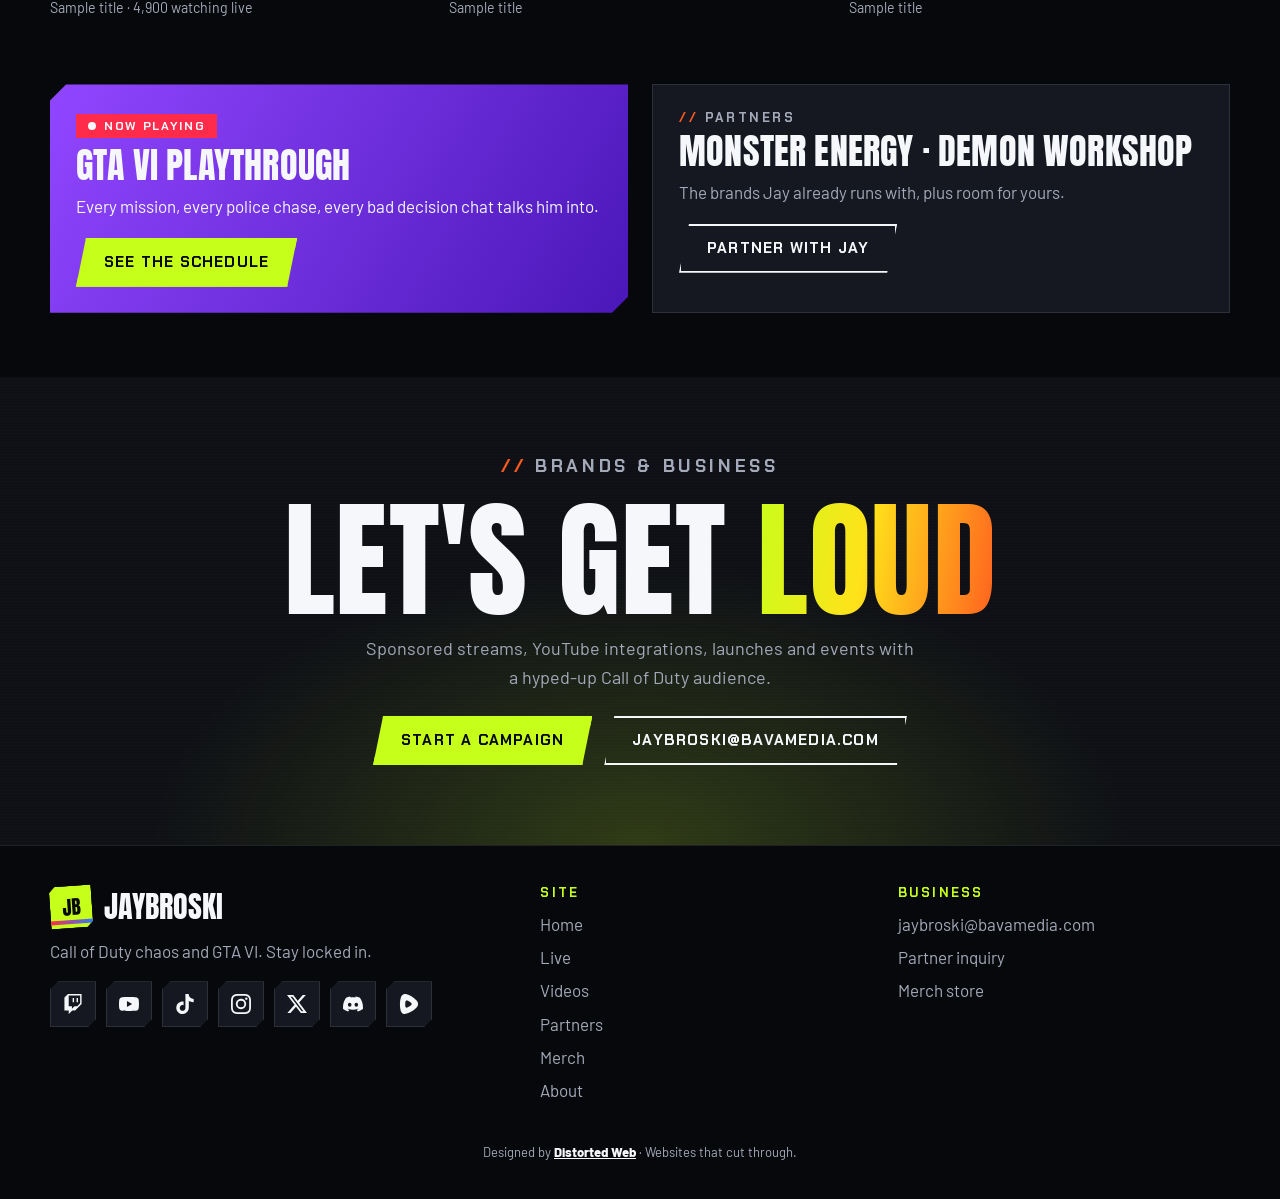
==== commit 9280f450: "Add TikTok stats and Rumble link Co-Authored-By: Claude Opus 5.5 <noreply@anthropic.com> Claude-Sess" ====
--- a/full/index.html
+++ b/full/index.html
@@ -47,10 +47,12 @@
     <span>Warzone forever</span><span>GTA VI day by day</span><span>Monster Energy creator</span><span>Officer Broski on patrol</span><span>Twitch Partner</span>
   </div></div>
   <section class="block">
-    <div class="wrap grid-3">
+    <div class="wrap grid-4">
       <div class="stat"><strong>89K+</strong><span>Twitch followers</span></div>
+      <div class="stat"><strong>747K</strong><span>TikTok followers</span></div>
       <div class="stat"><strong>53.1K</strong><span>YouTube subscribers</span></div>
       <div class="stat"><strong>7.4M+</strong><span>YouTube views</span></div>
+      <div class="stat"><strong>22.3M</strong><span>TikTok likes</span></div>
       <div class="stat"><strong>4,900</strong><span>Peak live viewers</span></div>
       <div class="stat"><strong>Top 30</strong><span>English Warzone channels</span></div>
       <div class="stat"><strong>12 yrs</strong><span>On Twitch</span></div>
@@ -94,6 +96,7 @@
         <a href="https://www.instagram.com/thejaybroskitv/" aria-label="Instagram"><span class="ico i-instagram"></span></a>
         <a href="https://twitter.com/TheJayBroski" aria-label="X"><span class="ico i-x"></span></a>
         <a href="https://discord.com/invite/Ztpg7hxD7X" aria-label="Discord"><span class="ico i-discord"></span></a>
+        <a href="https://rumble.com/user/jaybroski" aria-label="Rumble"><span class="ico i-rumble"></span></a>
       </nav>
       </div>
       <div><h4>Site</h4><ul><li><a href="">Home</a></li><li><a href="live/">Live</a></li><li><a href="videos/">Videos</a></li><li><a href="partners/">Partners</a></li><li><a href="shop/">Merch</a></li><li><a href="about/">About</a></li></ul></div>
--- a/assets/css/base.css
+++ b/assets/css/base.css
@@ -90,6 +90,7 @@
 .i-discord   { -webkit-mask-image: url(../icons/discord.svg);   mask-image: url(../icons/discord.svg); }
 .i-tiktok    { -webkit-mask-image: url(../icons/tiktok.svg);    mask-image: url(../icons/tiktok.svg); }
 .i-instagram { -webkit-mask-image: url(../icons/instagram.svg); mask-image: url(../icons/instagram.svg); }
+.i-rumble    { -webkit-mask-image: url(../icons/rumble.svg);    mask-image: url(../icons/rumble.svg); }
 .i-x         { -webkit-mask-image: url(../icons/x.svg);         mask-image: url(../icons/x.svg); }
 
 /* Live pill */
